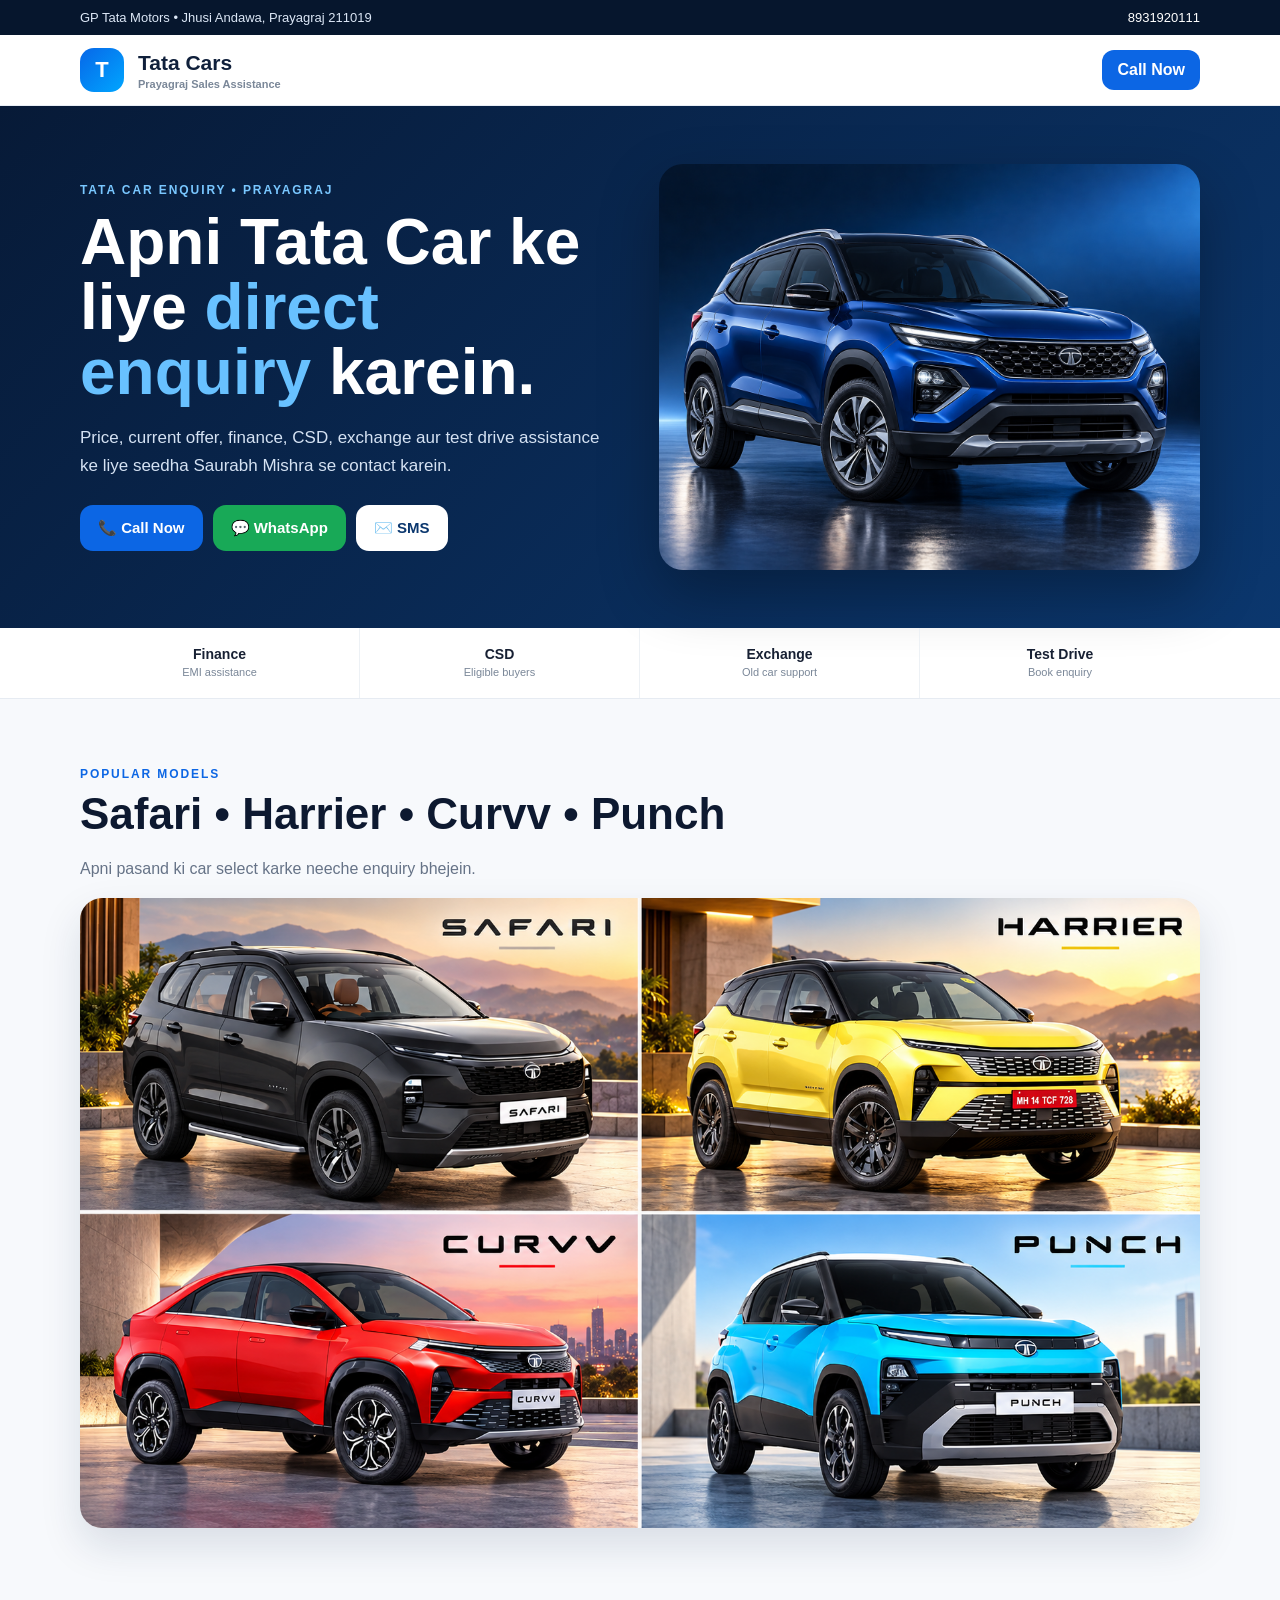
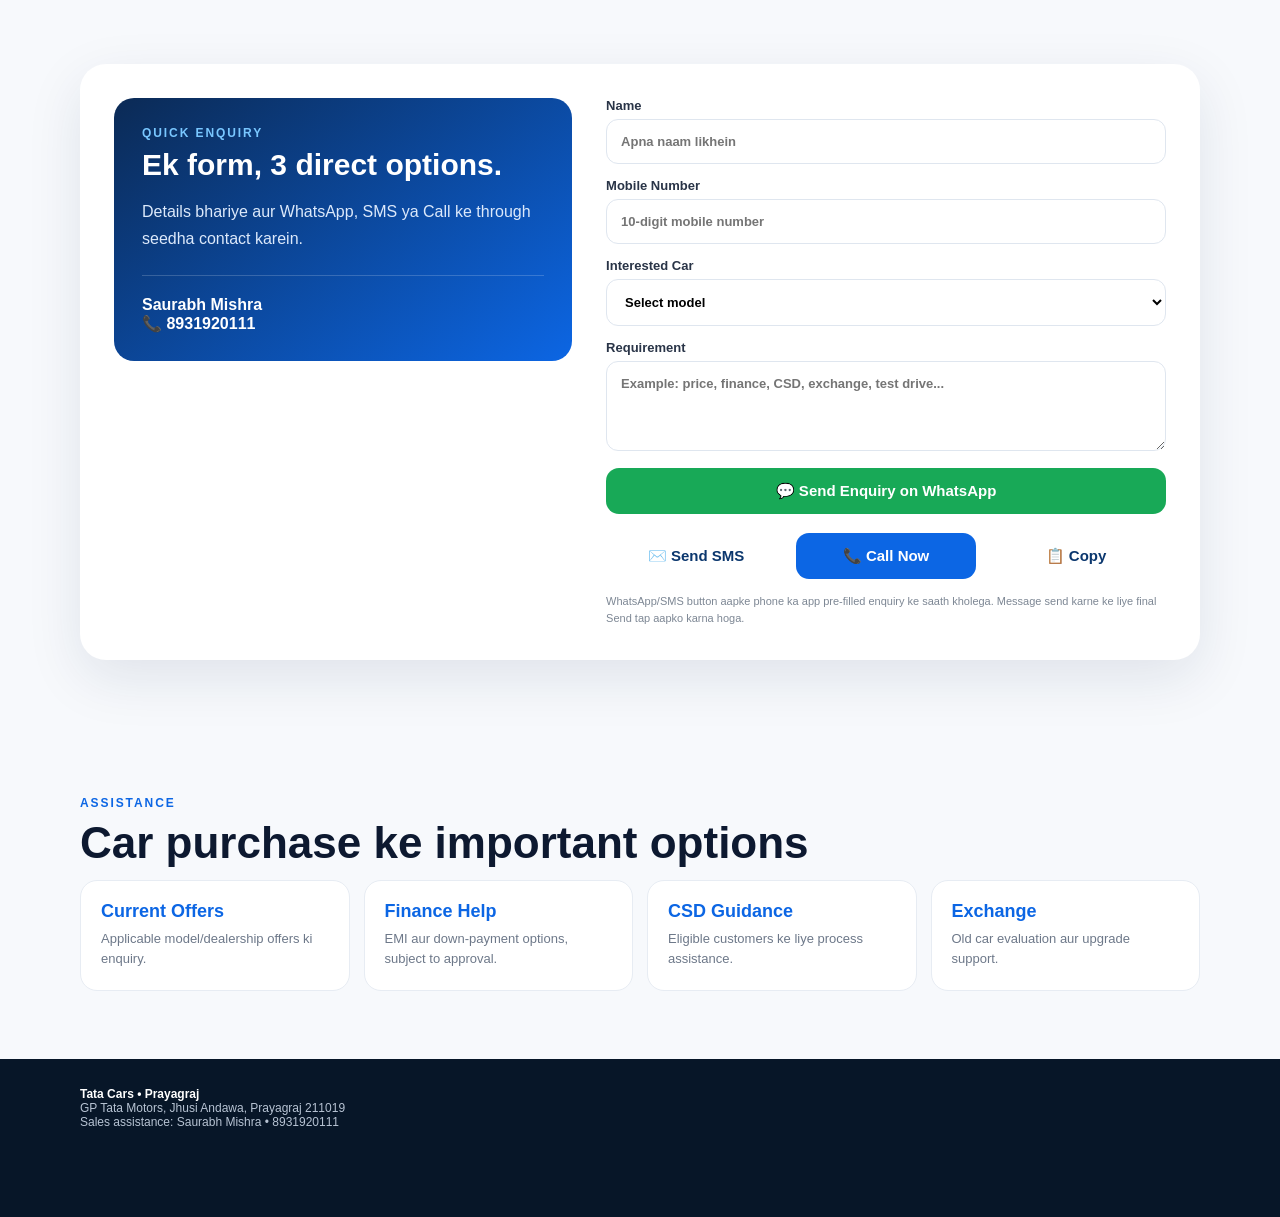
==== index.html.html @ edb7950d "Add files via upload" ====
<!doctype html>
<html lang="en">
<head>
<meta charset="utf-8">
<meta name="viewport" content="width=device-width,initial-scale=1,viewport-fit=cover">
<title>Tata Cars | Prayagraj</title>
<meta name="description" content="Tata car enquiry in Prayagraj. Call, WhatsApp or SMS for price, offers, finance, CSD, exchange and test drive assistance.">
<meta name="theme-color" content="#071a37">
<style>
*{box-sizing:border-box}html{scroll-behavior:smooth}body{margin:0;font-family:-apple-system,BlinkMacSystemFont,"Segoe UI",Roboto,Arial,sans-serif;color:#172033;background:#f7f9fc}a{text-decoration:none}.wrap{width:min(1120px,92%);margin:auto}
.top{background:#06162d;color:#dce7f6;font-size:13px;padding:10px 0}.top .wrap{display:flex;justify-content:space-between;gap:14px;align-items:center}.top a{color:#fff}
header{position:sticky;top:0;z-index:20;background:rgba(255,255,255,.96);backdrop-filter:blur(12px);border-bottom:1px solid #e9eef5}.nav{min-height:70px;display:flex;align-items:center;gap:14px}.logo{width:44px;height:44px;border-radius:14px;background:linear-gradient(135deg,#0767e8,#00a6ff);color:#fff;display:grid;place-items:center;font-weight:900;font-size:22px}.brand{font-size:21px;font-weight:900;color:#10203b;margin-right:auto}.brand small{display:block;font-size:11px;font-weight:600;color:#7a8798;margin-top:3px}.navcall{background:#0c66e4;color:#fff;padding:11px 15px;border-radius:12px;font-weight:800}
.hero{background:linear-gradient(135deg,#071a37,#0b376e);padding:58px 0;color:#fff}.hero-grid{display:grid;grid-template-columns:1fr 1fr;gap:38px;align-items:center}.eyebrow{font-size:12px;letter-spacing:.16em;color:#79c7ff;font-weight:900}h1{font-size:clamp(40px,5vw,66px);line-height:1.02;margin:13px 0 18px}h1 span{color:#68c1ff}.lead{font-size:17px;line-height:1.65;color:#d5e2f3;max-width:640px}.hero-actions{display:flex;gap:10px;flex-wrap:wrap;margin-top:25px}.btn{display:inline-flex;align-items:center;justify-content:center;border:0;border-radius:13px;padding:14px 18px;font-size:15px;font-weight:900;cursor:pointer}.primary{background:#0c66e4;color:#fff}.whatsapp{background:#18a957;color:#fff}.sms{background:#fff;color:#0b376e}.heroimg{background:#0c274d;border-radius:24px;overflow:hidden;box-shadow:0 24px 60px rgba(0,0,0,.30)}.heroimg img{display:block;width:100%;height:auto}
.quick{background:#fff;border-bottom:1px solid #e6ebf2}.quickgrid{display:grid;grid-template-columns:repeat(4,1fr)}.quickgrid div{padding:18px 12px;text-align:center;border-right:1px solid #edf1f5}.quickgrid div:last-child{border-right:0}.quickgrid strong{display:block;font-size:14px}.quickgrid span{font-size:11px;color:#7a8798}
.section{padding:68px 0}.section h2{font-size:clamp(30px,4vw,44px);margin:8px 0 12px;color:#0d1930}.section p{color:#667387;line-height:1.7}.showcase{border-radius:22px;overflow:hidden;box-shadow:0 18px 40px rgba(19,42,76,.13);background:#fff}.showcase img{display:block;width:100%;height:auto}
.formbox{display:grid;grid-template-columns:.9fr 1.1fr;gap:34px;align-items:start;background:#fff;border-radius:26px;padding:34px;box-shadow:0 18px 55px rgba(18,42,77,.10)}.formside{background:linear-gradient(145deg,#0b2a55,#0c66e4);color:#fff;border-radius:20px;padding:28px}.formside h3{font-size:30px;margin:8px 0 12px}.formside p{color:#dce9fb}.contact-line{margin-top:22px;padding-top:20px;border-top:1px solid rgba(255,255,255,.18);font-weight:800}form{display:grid;gap:14px}label{font-size:13px;font-weight:800;color:#293447}input,select,textarea{width:100%;margin-top:6px;padding:14px;border:1px solid #dfe6ef;border-radius:12px;font:inherit;background:#fff;outline:none}input:focus,select:focus,textarea:focus{border-color:#0c66e4;box-shadow:0 0 0 3px rgba(12,102,228,.10)}textarea{min-height:90px;resize:vertical}.sendgrid{display:grid;grid-template-columns:1fr 1fr 1fr;gap:10px;margin-top:5px}.sendgrid button,.sendgrid a{width:100%}.note{font-size:11px;color:#7d8794;line-height:1.5}
.offergrid{display:grid;grid-template-columns:repeat(4,1fr);gap:14px}.offer{background:#fff;border:1px solid #e7ecf3;border-radius:17px;padding:20px}.offer b{display:block;color:#0c66e4;font-size:18px;margin-bottom:7px}.offer span{font-size:13px;color:#6d7889;line-height:1.55}
footer{background:#071628;color:#b7c3d3;padding:28px 0 88px;font-size:12px}.mobilebar{display:none;position:fixed;left:0;right:0;bottom:0;z-index:30;background:#fff;padding:9px;gap:9px;border-top:1px solid #e3e8ef}.mobilebar a{flex:1;text-align:center;padding:13px 8px;border-radius:11px;color:#fff;font-weight:900}.mobilebar a:first-child{background:#0c66e4}.mobilebar a:last-child{background:#18a957}
@media(max-width:850px){.hero-grid,.formbox{grid-template-columns:1fr}.offergrid{grid-template-columns:1fr 1fr}.hero{padding:44px 0}}
@media(max-width:620px){.top .wrap{font-size:11px}.brand{font-size:18px}.navcall{display:none}h1{font-size:42px}.quickgrid{grid-template-columns:1fr 1fr}.sendgrid{grid-template-columns:1fr}.offergrid{grid-template-columns:1fr 1fr}.section{padding:52px 0}.formbox{padding:18px}.mobilebar{display:flex}}
</style>
</head>
<body>
<div class="top"><div class="wrap"><span>GP Tata Motors • Jhusi Andawa, Prayagraj 211019</span><a href="tel:+918931920111">8931920111</a></div></div>
<header><div class="wrap nav"><div class="logo">T</div><div class="brand">Tata Cars<small>Prayagraj Sales Assistance</small></div><a class="navcall" href="tel:+918931920111">Call Now</a></div></header>

<section class="hero"><div class="wrap hero-grid">
<div><div class="eyebrow">TATA CAR ENQUIRY • PRAYAGRAJ</div><h1>Apni Tata Car ke liye <span>direct enquiry</span> karein.</h1><p class="lead">Price, current offer, finance, CSD, exchange aur test drive assistance ke liye seedha Saurabh Mishra se contact karein.</p>
<div class="hero-actions"><a class="btn primary" href="tel:+918931920111">📞 Call Now</a><a class="btn whatsapp" href="https://api.whatsapp.com/send?phone=918931920111&text=Hello%20Saurabh%20Ji%2C%20mujhe%20Tata%20car%20details%20chahiye.">💬 WhatsApp</a><a class="btn sms" href="sms:+918931920111?body=Hello%20Saurabh%20Ji%2C%20mujhe%20Tata%20car%20details%20chahiye.">✉️ SMS</a></div></div>
<div class="heroimg"><img src="[data-uri]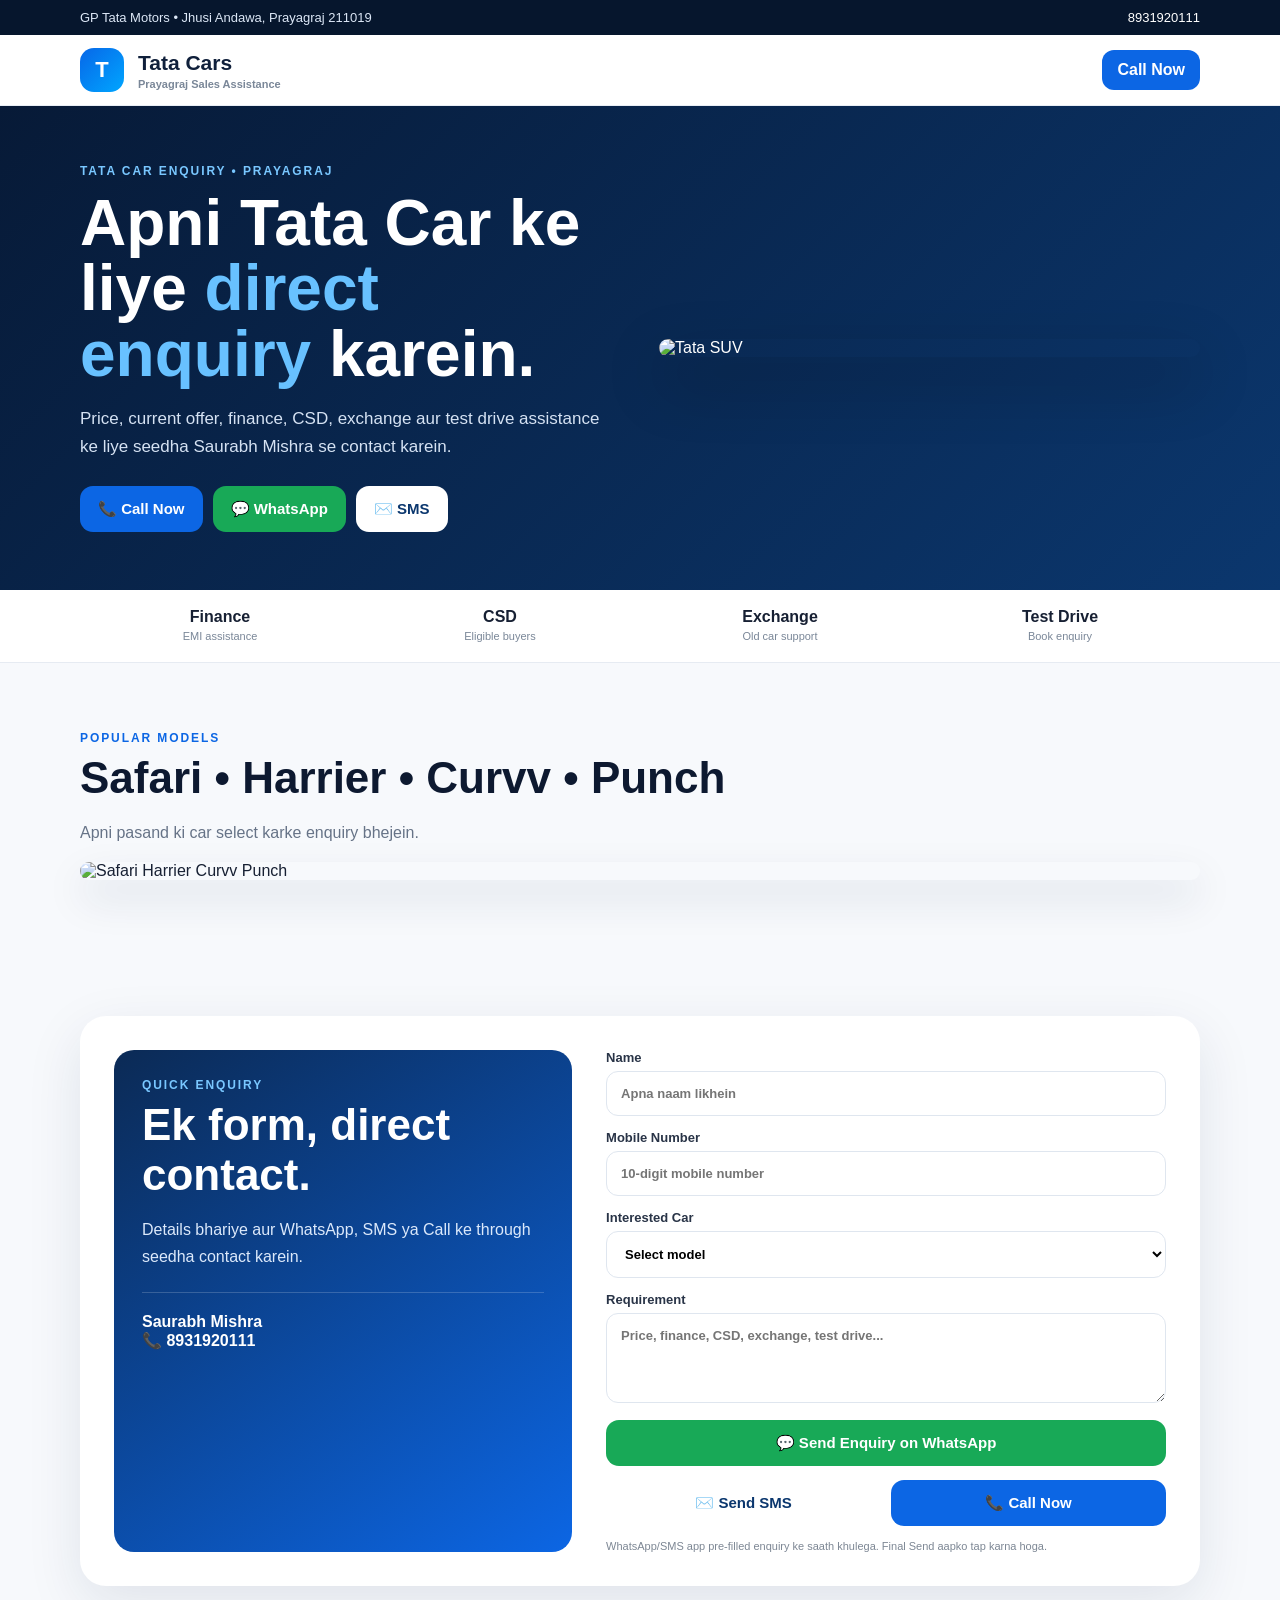
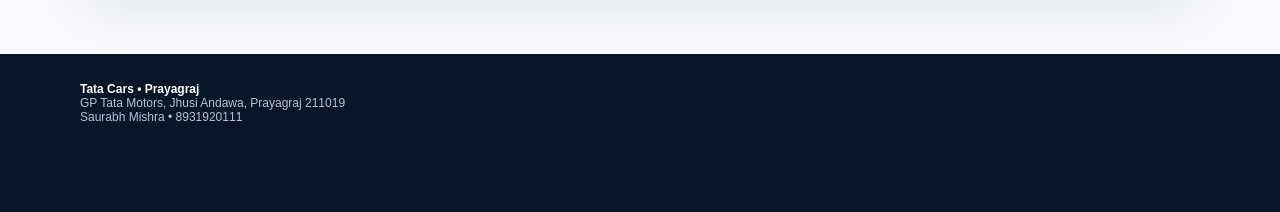
